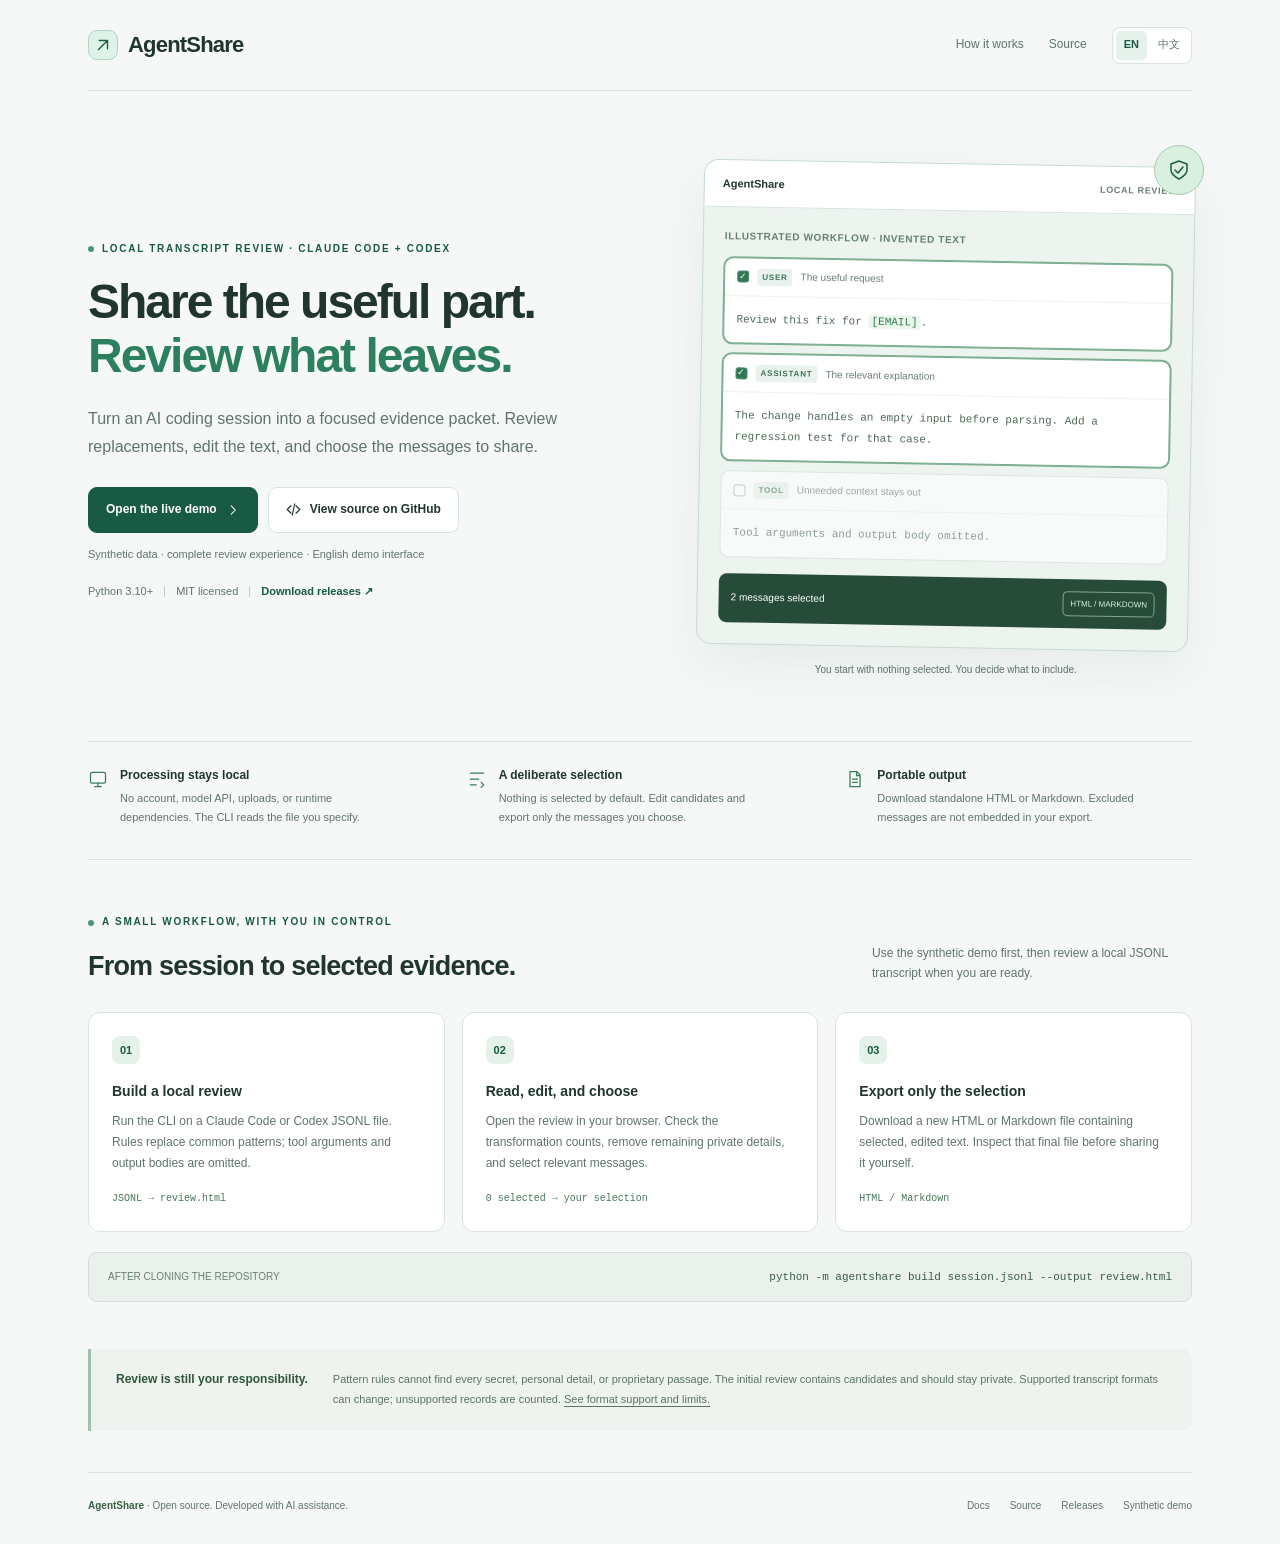
==== site/index.html @ b1123a4a "Add Chinese guides and publish bilingual demo pages" ====
<!doctype html>
<html lang="en">
<head>
  <meta charset="utf-8">
  <meta name="viewport" content="width=device-width, initial-scale=1">
  <meta http-equiv="Content-Security-Policy" content="default-src 'none'; script-src 'unsafe-inline'; style-src 'unsafe-inline'; img-src 'self' data:; connect-src 'none'; base-uri 'none'; form-action 'none'">
  <title>AgentShare — review locally, share deliberately</title>
  <meta name="description" content="Turn Claude Code and Codex transcripts into a local review page. Edit and select messages, then export only your selection as HTML or Markdown. No APIs or uploads.">
  <link rel="canonical" href="https://fuxing0910-hue.github.io/agentshare/">
  <link rel="alternate" hreflang="en" href="https://fuxing0910-hue.github.io/agentshare/">
  <link rel="alternate" hreflang="zh-CN" href="https://fuxing0910-hue.github.io/agentshare/zh.html">
  <link rel="alternate" hreflang="x-default" href="https://fuxing0910-hue.github.io/agentshare/">
  <meta property="og:type" content="website">
  <meta property="og:site_name" content="AgentShare">
  <meta property="og:title" content="AgentShare — review locally, share deliberately">
  <meta property="og:description" content="A local review workspace for Claude Code and Codex transcripts. Choose what leaves your machine. Try the complete synthetic demo.">
  <meta property="og:url" content="https://fuxing0910-hue.github.io/agentshare/">
  <meta property="og:locale" content="en_US">
  <meta property="og:locale:alternate" content="zh_CN">
  <meta name="twitter:card" content="summary">
  <meta name="twitter:title" content="AgentShare — review locally, share deliberately">
  <meta name="twitter:description" content="Review coding transcripts locally. Edit and select messages. Export a deliberate selection as HTML or Markdown.">
  <meta name="theme-color" content="#f5f8f7">
  <style>
    :root{color-scheme:light;--ink:#20352f;--muted:#60746a;--green:#185a43;--mint:#ddf3e8;--line:#d7e4de;--paper:#fff;--canvas:#f5f8f7}
    *{box-sizing:border-box}html{scroll-behavior:smooth}body{margin:0;background:var(--canvas);color:var(--ink);font:15px/1.65 -apple-system,BlinkMacSystemFont,"Segoe UI","PingFang SC","Microsoft YaHei",sans-serif}a{color:inherit;text-decoration:none}button{font:inherit;cursor:pointer}a:focus-visible,button:focus-visible{outline:3px solid #72b79b;outline-offset:5px;border-radius:5px}.shell{max-width:1176px;padding:0 36px;margin:auto}.skip{position:absolute;left:20px;top:-80px;background:white;padding:10px 15px;border:1px solid var(--green);z-index:20}.skip:focus{top:12px}header{display:flex;align-items:center;justify-content:space-between;height:91px;border-bottom:1px solid var(--line);gap:25px}.brand{display:flex;align-items:center;gap:10px;font-size:22px;font-weight:750;letter-spacing:-.8px}.mark{height:30px;width:30px;background:var(--mint);border:1px solid #aed4c2;border-radius:9px;display:grid;place-items:center;color:var(--green)}nav{display:flex;align-items:center;gap:25px;font-size:12px;color:var(--muted)}nav>a:hover,.text-link:hover{color:var(--green);text-decoration:underline;text-underline-offset:4px}.languages{display:flex;padding:3px;border:1px solid var(--line);border-radius:8px;background:#fff;gap:3px}.languages a{border:0;border-radius:5px;background:transparent;color:var(--muted);padding:4px 8px;font-size:11px;min-height:29px}.languages a[aria-current="page"]{background:#e5f2eb;color:var(--green);font-weight:700}.hero{display:grid;grid-template-columns:minmax(0,1.12fr) minmax(0,1fr);gap:60px;padding:72px 0 63px;align-items:center}.eyebrow{font-size:10px;text-transform:uppercase;letter-spacing:1.7px;color:var(--green);font-weight:760;margin:0 0 18px;display:flex;align-items:center;gap:8px}.eyebrow:before{content:"";height:6px;width:6px;border-radius:50%;background:#499578}.hero h1{font-size:48px;line-height:1.12;letter-spacing:-2px;font-weight:720;margin:0 0 22px;max-width:590px}.hero h1 .accent{color:#2c8060}.intro{color:var(--muted);font-size:16px;line-height:1.75;margin:0 0 26px;max-width:520px}.buttons{display:flex;align-items:center;gap:10px;flex-wrap:wrap}.button{display:inline-flex;align-items:center;justify-content:center;gap:9px;padding:12px 17px;border:1px solid var(--line);border-radius:9px;background:white;color:var(--ink);font-size:12px;font-weight:650;min-height:46px}.button:hover{background:#eaf2ed;border-color:#b1cebd}.button.primary{background:var(--green);border-color:var(--green);color:white}.button.primary:hover{background:#104731}.tiny-note{font-size:11px;color:var(--muted);margin:12px 0 19px}.hero-meta{font-size:11px;color:var(--muted);display:flex;align-items:center;gap:11px;flex-wrap:wrap}.divider{height:11px;width:1px;background:#bdcfc5}.text-link{font-weight:650;color:var(--green)}
    .preview-wrap{position:relative}.preview{border:1px solid #c7dbd0;border-radius:15px;background:#edf3ef;box-shadow:0 20px 50px #284d3b12;overflow:hidden;transform:rotate(1deg)}.preview-top{display:flex;justify-content:space-between;align-items:center;font-size:11px;padding:14px 18px;background:white;border-bottom:1px solid var(--line);font-weight:700}.local{color:#6b7f72;font-size:9px;letter-spacing:.7px;font-weight:600}.preview-body{padding:21px}.preview-caption{font-size:10px;font-weight:700;color:#648274;letter-spacing:.6px;margin-bottom:12px;text-transform:uppercase}.preview-message{border:1px solid #d1dfd6;border-radius:9px;background:white;margin-bottom:10px;overflow:hidden}.preview-message.chosen{border-color:#7daf92;box-shadow:0 0 0 1px #7daf92}.message-head{font-size:10px;display:flex;gap:8px;align-items:center;padding:10px 12px;border-bottom:1px solid #edf2ef}.tick{height:12px;width:12px;border:1px solid #518d70;border-radius:3px;background:#2e7855;display:grid;place-items:center;color:white;font-size:9px;line-height:1}.role{font-size:8px;letter-spacing:.8px;padding:2px 5px;background:#e9f2ed;color:#3e7458;font-weight:750;border-radius:3px;text-transform:uppercase}.message-label{color:#687c6f}.message-text{padding:13px 12px;font:11px/1.85 ui-monospace,SFMono-Regular,Consolas,monospace;color:#506858;overflow-wrap:anywhere}.replacement{color:#347d55;background:#eaf5ed;border-radius:3px;padding:1px 3px}.muted-message{opacity:.6}.muted-message .tick{background:transparent;border-color:#a9bbb0}.preview-export{display:flex;justify-content:space-between;gap:10px;align-items:center;background:#264c39;border-radius:8px;color:white;padding:12px;font-size:10px;margin-top:16px}.export-chip{border:1px solid #83a391;border-radius:5px;padding:5px 7px;font-size:8px;color:#daf0df}.preview-note{font-size:10px;color:var(--muted);text-align:center;margin:14px 0 0}.orbit{position:absolute;right:-12px;top:-18px;width:50px;height:50px;border-radius:50%;border:1px solid #a8c9b6;background:#d9efdf;display:grid;place-items:center;color:var(--green);z-index:1}
    .principles{display:grid;grid-template-columns:repeat(3,minmax(0,1fr));gap:32px;padding:24px 0 33px;border-top:1px solid var(--line);border-bottom:1px solid var(--line)}.principle{display:flex;gap:12px;align-items:flex-start}.principle-icon{color:#397c59;flex:none;margin-top:3px}.principle h2{font-size:12px;margin:0 0 3px;font-weight:700}.principle p{font-size:11px;line-height:1.7;color:var(--muted);margin:0;max-width:260px}.workflow{padding:54px 0 47px}.section-heading{display:flex;justify-content:space-between;gap:30px;align-items:flex-end;margin-bottom:28px}.section-heading h2{font-size:27px;line-height:1.3;letter-spacing:-.8px;margin:5px 0 0}.section-heading p{margin:0;color:var(--muted);font-size:12px;max-width:320px}.steps{display:grid;grid-template-columns:repeat(3,minmax(0,1fr));gap:17px}.step{border:1px solid var(--line);background:white;padding:23px;border-radius:12px}.step-number{display:inline-grid;place-items:center;width:28px;height:28px;border-radius:8px;background:#e5f2ea;color:var(--green);font-size:11px;font-weight:700;margin-bottom:16px}.step h3{font-size:14px;margin:0 0 8px}.step p{font-size:12px;margin:0;color:var(--muted);line-height:1.75}.step .format{font-size:10px;font-family:ui-monospace,Consolas,monospace;margin-top:17px;color:#49765a}.command{margin-top:20px;display:flex;align-items:center;justify-content:space-between;gap:20px;background:#eaf1ec;border:1px solid #d2dfd6;border-radius:9px;padding:15px 19px}.command-label{font-size:10px;color:#698071;white-space:nowrap}.command code{font:11px/1.7 ui-monospace,SFMono-Regular,Consolas,monospace;color:#385d45;overflow-wrap:anywhere}.limits{padding:21px 25px;background:#eef3ef;border-left:3px solid #a0c3ad;border-radius:0 10px 10px 0;display:flex;gap:25px;align-items:flex-start;margin-bottom:41px}.limits h2{font-size:12px;white-space:nowrap;margin:0;color:#30563b}.limits p{font-size:11px;line-height:1.8;color:#5b7462;margin:0}.limits a{text-decoration:underline;text-underline-offset:3px}.footer{border-top:1px solid var(--line);padding:25px 0 30px;display:flex;justify-content:space-between;gap:20px;align-items:center;color:var(--muted);font-size:10px}.footer-links{display:flex;gap:20px}.footer a:hover{color:var(--green);text-decoration:underline}.footer-name{color:#3a6045;font-weight:650}
    html[lang="zh-CN"] .hero h1{font-size:45px;line-height:1.3;letter-spacing:-1.2px}html[lang="zh-CN"] .intro{font-size:15px;line-height:1.85}html[lang="zh-CN"] .eyebrow{letter-spacing:1px}
    @media(max-width:1000px){.hero{gap:35px;padding-top:55px}.hero h1{font-size:41px}.intro{font-size:14px}.shell{padding:0 25px}.preview-body{padding:16px}.principles{gap:20px}.step{padding:19px}.section-heading p{max-width:290px}.limits{display:block}.limits h2{margin-bottom:8px}}
    @media(max-width:760px){header{height:77px}nav{gap:14px}nav>a{display:none}.hero{grid-template-columns:1fr;padding:42px 0 37px;gap:34px}.hero h1{font-size:42px;max-width:570px}.intro{max-width:580px;font-size:15px}.preview-wrap{max-width:470px;width:100%;margin:auto}.preview{transform:none}.orbit{right:-8px;top:-13px;width:42px;height:42px}.principles{grid-template-columns:1fr;gap:19px;padding:28px 0}.principle p{max-width:500px;font-size:12px}.principle h2{font-size:13px}.workflow{padding-top:36px}.section-heading{display:block}.section-heading p{max-width:100%;margin-top:12px}.steps{grid-template-columns:1fr;gap:12px}.step{padding:19px;display:grid;grid-template-columns:32px 1fr;column-gap:15px}.step-number{grid-row:1/4;margin:0}.step h3{margin-top:1px}.step .format{grid-column:2;margin-top:10px}.command{display:block}.command-label{margin-bottom:5px}.command code{font-size:10px}.footer{align-items:flex-start;flex-direction:column}.limits{padding:18px}.hero-meta{font-size:11px}html[lang="zh-CN"] .hero h1{font-size:39px}}
    @media(max-width:400px){.shell{padding:0 18px}.hero h1{font-size:37px}.button{padding:11px 13px;font-size:11px}.brand{font-size:20px}.languages a{padding:4px 6px}.preview-body{padding:14px}.preview-export{font-size:9px;gap:5px}.export-chip{font-size:7px}.hero-meta{gap:9px}html[lang="zh-CN"] .hero h1{font-size:35px}}
    @media(prefers-reduced-motion:reduce){html{scroll-behavior:auto}}
  </style>
</head>
<body>
  <a class="skip" href="#main" data-i18n="skip">Skip to content</a>
  <div class="shell">
    <header>
      <a class="brand" href="./" aria-label="AgentShare home"><span class="mark" aria-hidden="true"><svg width="18" height="18" viewBox="0 0 24 24" fill="none"><path d="M6 18 18 6M7 6h11v11" stroke="currentColor" stroke-width="1.8" stroke-linecap="round" stroke-linejoin="round"/></svg></span>AgentShare</a>
      <nav aria-label="Main navigation"><a href="#workflow" data-i18n="how">How it works</a><a href="https://github.com/fuxing0910-hue/agentshare" data-i18n="source">Source</a><div class="languages" role="group" aria-label="Choose language"><a href="./" id="lang-en" aria-current="page" lang="en" hreflang="en">EN</a><a href="zh.html" id="lang-zh" aria-current="false" lang="zh-CN" hreflang="zh-CN">中文</a></div></nav>
    </header>
    <main id="main">
      <section class="hero" aria-labelledby="hero-title">
        <div>
          <p class="eyebrow" data-i18n="eyebrow">Local transcript review · Claude Code + Codex</p>
          <h1 id="hero-title"><span data-i18n="title">Share the useful part.</span><br><span class="accent" data-i18n="titleAccent">Review what leaves.</span></h1>
          <p class="intro" data-i18n="intro">Turn an AI coding session into a focused evidence packet. Review replacements, edit the text, and choose the messages to share.</p>
          <div class="buttons"><a class="button primary" href="demo.html"><span data-i18n="demo">Open the live demo</span><svg aria-hidden="true" width="14" height="14" viewBox="0 0 24 24" fill="none"><path d="m9 5 7 7-7 7" stroke="currentColor" stroke-width="1.8" stroke-linecap="round" stroke-linejoin="round"/></svg></a><a class="button" href="https://github.com/fuxing0910-hue/agentshare"><svg aria-hidden="true" width="15" height="15" viewBox="0 0 24 24" fill="none"><path d="m8 6-6 6 6 6m8-12 6 6-6 6m-2-15-4 18" stroke="currentColor" stroke-width="1.8" stroke-linecap="round" stroke-linejoin="round"/></svg><span data-i18n="github">View source on GitHub</span></a></div>
          <p class="tiny-note" data-i18n="demoNote">Synthetic data · complete review experience · English demo interface</p>
          <div class="hero-meta"><span>Python 3.10+</span><span class="divider" aria-hidden="true"></span><span data-i18n="mit">MIT licensed</span><span class="divider" aria-hidden="true"></span><a class="text-link" href="https://github.com/fuxing0910-hue/agentshare/releases" data-i18n="releases">Download releases ↗</a></div>
        </div>
        <div class="preview-wrap">
          <span class="orbit" aria-hidden="true"><svg width="24" height="24" viewBox="0 0 24 24" fill="none"><path d="M12 3 4 6v6c0 5 8 9 8 9s8-4 8-9V6l-8-3Z" stroke="currentColor" stroke-width="1.5"/><path d="m8 12 3 3 5-6" stroke="currentColor" stroke-width="1.5" stroke-linecap="round" stroke-linejoin="round"/></svg></span>
          <div class="preview" aria-label="Illustration of selected, reviewed messages">
            <div class="preview-top"><span>AgentShare</span><span class="local" data-i18n="previewLocal">LOCAL REVIEW</span></div>
            <div class="preview-body">
              <div class="preview-caption" data-i18n="previewCaption">Illustrated workflow · invented text</div>
              <div class="preview-message chosen"><div class="message-head"><span class="tick" aria-hidden="true">✓</span><span class="role">USER</span><span class="message-label" data-i18n="previewRequest">The useful request</span></div><div class="message-text"><span data-i18n="previewUserBefore">Review this fix for </span><span class="replacement">[EMAIL]</span><span data-i18n="previewUserAfter">.</span></div></div>
              <div class="preview-message chosen"><div class="message-head"><span class="tick" aria-hidden="true">✓</span><span class="role">ASSISTANT</span><span class="message-label" data-i18n="previewAnswer">The relevant explanation</span></div><div class="message-text" data-i18n="previewAssistant">The change handles an empty input before parsing. Add a regression test for that case.</div></div>
              <div class="preview-message muted-message"><div class="message-head"><span class="tick" aria-hidden="true"></span><span class="role">TOOL</span><span class="message-label" data-i18n="previewTool">Unneeded context stays out</span></div><div class="message-text" data-i18n="previewOmitted">Tool arguments and output body omitted.</div></div>
              <div class="preview-export"><span data-i18n="previewSelected">2 messages selected</span><span class="export-chip">HTML / MARKDOWN</span></div>
            </div>
          </div><p class="preview-note" data-i18n="previewNote">You start with nothing selected. You decide what to include.</p>
        </div>
      </section>
      <section class="principles" aria-label="Product principles">
        <div class="principle"><svg class="principle-icon" aria-hidden="true" width="20" height="20" viewBox="0 0 24 24" fill="none"><rect x="3" y="4" width="18" height="13" rx="2" stroke="currentColor" stroke-width="1.5"/><path d="M8 21h8m-4-4v4" stroke="currentColor" stroke-width="1.5" stroke-linecap="round"/></svg><div><h2 data-i18n="localTitle">Processing stays local</h2><p data-i18n="localBody">No account, model API, uploads, or runtime dependencies. The CLI reads the file you specify.</p></div></div>
        <div class="principle"><svg class="principle-icon" aria-hidden="true" width="20" height="20" viewBox="0 0 24 24" fill="none"><path d="M4 5h16M4 12h10M4 19h7m6-3 3 3-3 3" stroke="currentColor" stroke-width="1.5" stroke-linecap="round" stroke-linejoin="round"/></svg><div><h2 data-i18n="selectionTitle">A deliberate selection</h2><p data-i18n="selectionBody">Nothing is selected by default. Edit candidates and export only the messages you choose.</p></div></div>
        <div class="principle"><svg class="principle-icon" aria-hidden="true" width="20" height="20" viewBox="0 0 24 24" fill="none"><path d="M6 3h8l4 4v14H6V3Z" stroke="currentColor" stroke-width="1.5" stroke-linejoin="round"/><path d="M14 3v5h4M9 12h6m-6 4h6" stroke="currentColor" stroke-width="1.5" stroke-linecap="round"/></svg><div><h2 data-i18n="outputTitle">Portable output</h2><p data-i18n="outputBody">Download standalone HTML or Markdown. Excluded messages are not embedded in your export.</p></div></div>
      </section>
      <section class="workflow" id="workflow" aria-labelledby="workflow-title">
        <div class="section-heading"><div><div class="eyebrow" data-i18n="workflowEyebrow">A small workflow, with you in control</div><h2 id="workflow-title" data-i18n="workflowTitle">From session to selected evidence.</h2></div><p data-i18n="workflowIntro">Use the synthetic demo first, then review a local JSONL transcript when you are ready.</p></div>
        <div class="steps">
          <article class="step"><span class="step-number" aria-hidden="true">01</span><h3 data-i18n="step1Title">Build a local review</h3><p data-i18n="step1Body">Run the CLI on a Claude Code or Codex JSONL file. Rules replace common patterns; tool arguments and output bodies are omitted.</p><div class="format">JSONL → review.html</div></article>
          <article class="step"><span class="step-number" aria-hidden="true">02</span><h3 data-i18n="step2Title">Read, edit, and choose</h3><p data-i18n="step2Body">Open the review in your browser. Check the transformation counts, remove remaining private details, and select relevant messages.</p><div class="format" data-i18n="step2Format">0 selected → your selection</div></article>
          <article class="step"><span class="step-number" aria-hidden="true">03</span><h3 data-i18n="step3Title">Export only the selection</h3><p data-i18n="step3Body">Download a new HTML or Markdown file containing selected, edited text. Inspect that final file before sharing it yourself.</p><div class="format">HTML / Markdown</div></article>
        </div>
        <div class="command"><span class="command-label" data-i18n="commandLabel">AFTER CLONING THE REPOSITORY</span><code>python -m agentshare build session.jsonl --output review.html</code></div>
      </section>
      <aside class="limits" aria-labelledby="limits-title"><h2 id="limits-title" data-i18n="limitsTitle">Review is still your responsibility.</h2><p><span data-i18n="limitsBody">Pattern rules cannot find every secret, personal detail, or proprietary passage. The initial review contains candidates and should stay private. Supported transcript formats can change; unsupported records are counted. </span><a href="https://github.com/fuxing0910-hue/agentshare/blob/main/docs/formats.md" data-i18n="limitsLink">See format support and limits.</a></p></aside>
    </main>
    <footer class="footer"><div><span class="footer-name">AgentShare</span><span data-i18n="footer"> · Open source. Developed with AI assistance.</span></div><div class="footer-links"><a href="https://github.com/fuxing0910-hue/agentshare/blob/main/README.md" data-i18n="docs">Docs</a><a href="https://github.com/fuxing0910-hue/agentshare" data-i18n="source">Source</a><a href="https://github.com/fuxing0910-hue/agentshare/releases" data-i18n="footerReleases">Releases</a><a href="demo.html" data-i18n="footerDemo">Synthetic demo</a></div></footer>
  </div>
  <script>
    'use strict';
    const copy = {
      en: {
        skip:'Skip to content',how:'How it works',source:'Source',docs:'Docs',eyebrow:'Local transcript review · Claude Code + Codex',title:'Share the useful part.',titleAccent:'Review what leaves.',intro:'Turn an AI coding session into a focused evidence packet. Review replacements, edit the text, and choose the messages to share.',demo:'Open the live demo',github:'View source on GitHub',demoNote:'Synthetic data · complete review experience · English demo interface',mit:'MIT licensed',releases:'Download releases ↗',previewLocal:'LOCAL REVIEW',previewCaption:'Illustrated workflow · invented text',previewRequest:'The useful request',previewUserBefore:'Review this fix for ',previewUserAfter:'.',previewAnswer:'The relevant explanation',previewAssistant:'The change handles an empty input before parsing. Add a regression test for that case.',previewTool:'Unneeded context stays out',previewOmitted:'Tool arguments and output body omitted.',previewSelected:'2 messages selected',previewNote:'You start with nothing selected. You decide what to include.',localTitle:'Processing stays local',localBody:'No account, model API, uploads, or runtime dependencies. The CLI reads the file you specify.',selectionTitle:'A deliberate selection',selectionBody:'Nothing is selected by default. Edit candidates and export only the messages you choose.',outputTitle:'Portable output',outputBody:'Download standalone HTML or Markdown. Excluded messages are not embedded in your export.',workflowEyebrow:'A small workflow, with you in control',workflowTitle:'From session to selected evidence.',workflowIntro:'Use the synthetic demo first, then review a local JSONL transcript when you are ready.',step1Title:'Build a local review',step1Body:'Run the CLI on a Claude Code or Codex JSONL file. Rules replace common patterns; tool arguments and output bodies are omitted.',step2Title:'Read, edit, and choose',step2Body:'Open the review in your browser. Check the transformation counts, remove remaining private details, and select relevant messages.',step2Format:'0 selected → your selection',step3Title:'Export only the selection',step3Body:'Download a new HTML or Markdown file containing selected, edited text. Inspect that final file before sharing it yourself.',commandLabel:'AFTER CLONING THE REPOSITORY',limitsTitle:'Review is still your responsibility.',limitsBody:'Pattern rules cannot find every secret, personal detail, or proprietary passage. The initial review contains candidates and should stay private. Supported transcript formats can change; unsupported records are counted. ',limitsLink:'See format support and limits.',footer:' · Open source. Developed with AI assistance.',footerReleases:'Releases',footerDemo:'Synthetic demo'
      },
      zh: {
        skip:'跳转到正文',how:'使用流程',source:'源码',docs:'中文文档',eyebrow:'本地会话审阅 · Claude Code + Codex',title:'分享有用的部分。',titleAccent:'审阅即将发出的内容。',intro:'把 AI 编程会话整理成清晰、精简的分享材料。检查自动替换的内容，编辑文字，再选择需要分享的消息。',demo:'打开完整演示',github:'查看 GitHub 源码',demoNote:'全部为合成数据 · 完整审阅体验 · 演示界面为英文',mit:'MIT 开源许可',releases:'下载发布版本 ↗',previewLocal:'本地审阅',previewCaption:'流程示意 · 文字均为虚构',previewRequest:'需要说明的问题',previewUserBefore:'请为 ',previewUserAfter:' 检查这次修复。',previewAnswer:'相关的解释',previewAssistant:'此次修改在解析前处理空输入，并为这一情况添加回归测试。',previewTool:'无关上下文留在本地',previewOmitted:'工具参数与完整输出已省略。',previewSelected:'已选择 2 条消息',previewNote:'初始状态不选中任何消息，由你决定分享哪些内容。',localTitle:'处理留在本地',localBody:'无需账户、模型 API、上传或运行时依赖。命令行仅读取你指定的文件。',selectionTitle:'分享范围由你决定',selectionBody:'默认不选中任何消息。编辑候选内容，仅导出你主动选择的部分。',outputTitle:'文件可以独立打开',outputBody:'下载独立 HTML 或 Markdown，导出文件不会嵌入未选中的消息。',workflowEyebrow:'三个步骤，分享范围始终由你掌控',workflowTitle:'从完整会话到精选材料。',workflowIntro:'先体验合成数据演示，再用本地 JSONL 文件审阅自己的会话。',step1Title:'生成本地审阅页面',step1Body:'用命令行处理 Claude Code 或 Codex JSONL 文件，替换规则覆盖的常见敏感内容，并省略工具参数与完整输出。',step2Title:'逐条检查、编辑、选择',step2Body:'在浏览器中打开审阅页，查看替换统计，手动移除仍然存在的隐私信息，选择相关消息。',step2Format:'默认选择 0 条 → 你决定的范围',step3Title:'只导出选中的内容',step3Body:'下载新的 HTML 或 Markdown 文件，其中仅包含选中且编辑后的文字。分享前，请再检查最终文件。',commandLabel:'克隆仓库后，在仓库目录运行',limitsTitle:'自动规则不能替代人工检查。',limitsBody:'规则无法识别所有密钥、个人信息或内部内容。初始审阅页包含候选消息，应留在本地。会话格式可能变化，无法识别的记录会被计数。',limitsLink:'查看支持的格式与限制。',footer:' · 开源项目，开发过程使用了 AI 辅助。',footerReleases:'发布版本',footerDemo:'合成数据演示'
      }
    };
    function setLanguage(language, updateUrl) {
      const chosen = language === 'zh' ? 'zh' : 'en';
      document.documentElement.lang = chosen === 'zh' ? 'zh-CN' : 'en';
      document.querySelectorAll('[data-i18n]').forEach(element => { element.textContent = copy[chosen][element.dataset.i18n]; });
      document.getElementById('lang-en').setAttribute('aria-current', chosen === 'en' ? 'page' : 'false');
      document.getElementById('lang-zh').setAttribute('aria-current', chosen === 'zh' ? 'page' : 'false');
      document.title = chosen === 'zh' ? 'AgentShare — 本地审阅，精选分享' : 'AgentShare — review locally, share deliberately';
      if (updateUrl) {
        const url = new URL(window.location.href);
        chosen === 'zh' ? url.searchParams.set('lang', 'zh') : url.searchParams.delete('lang');
        try { window.history.replaceState(null, '', url); } catch (_) { /* Local file previews may restrict history changes. */ }
      }
    }
    setLanguage(new URLSearchParams(window.location.search).get('lang') || (document.documentElement.lang === 'zh-CN' ? 'zh' : 'en'), false);
  </script>
</body>
</html>
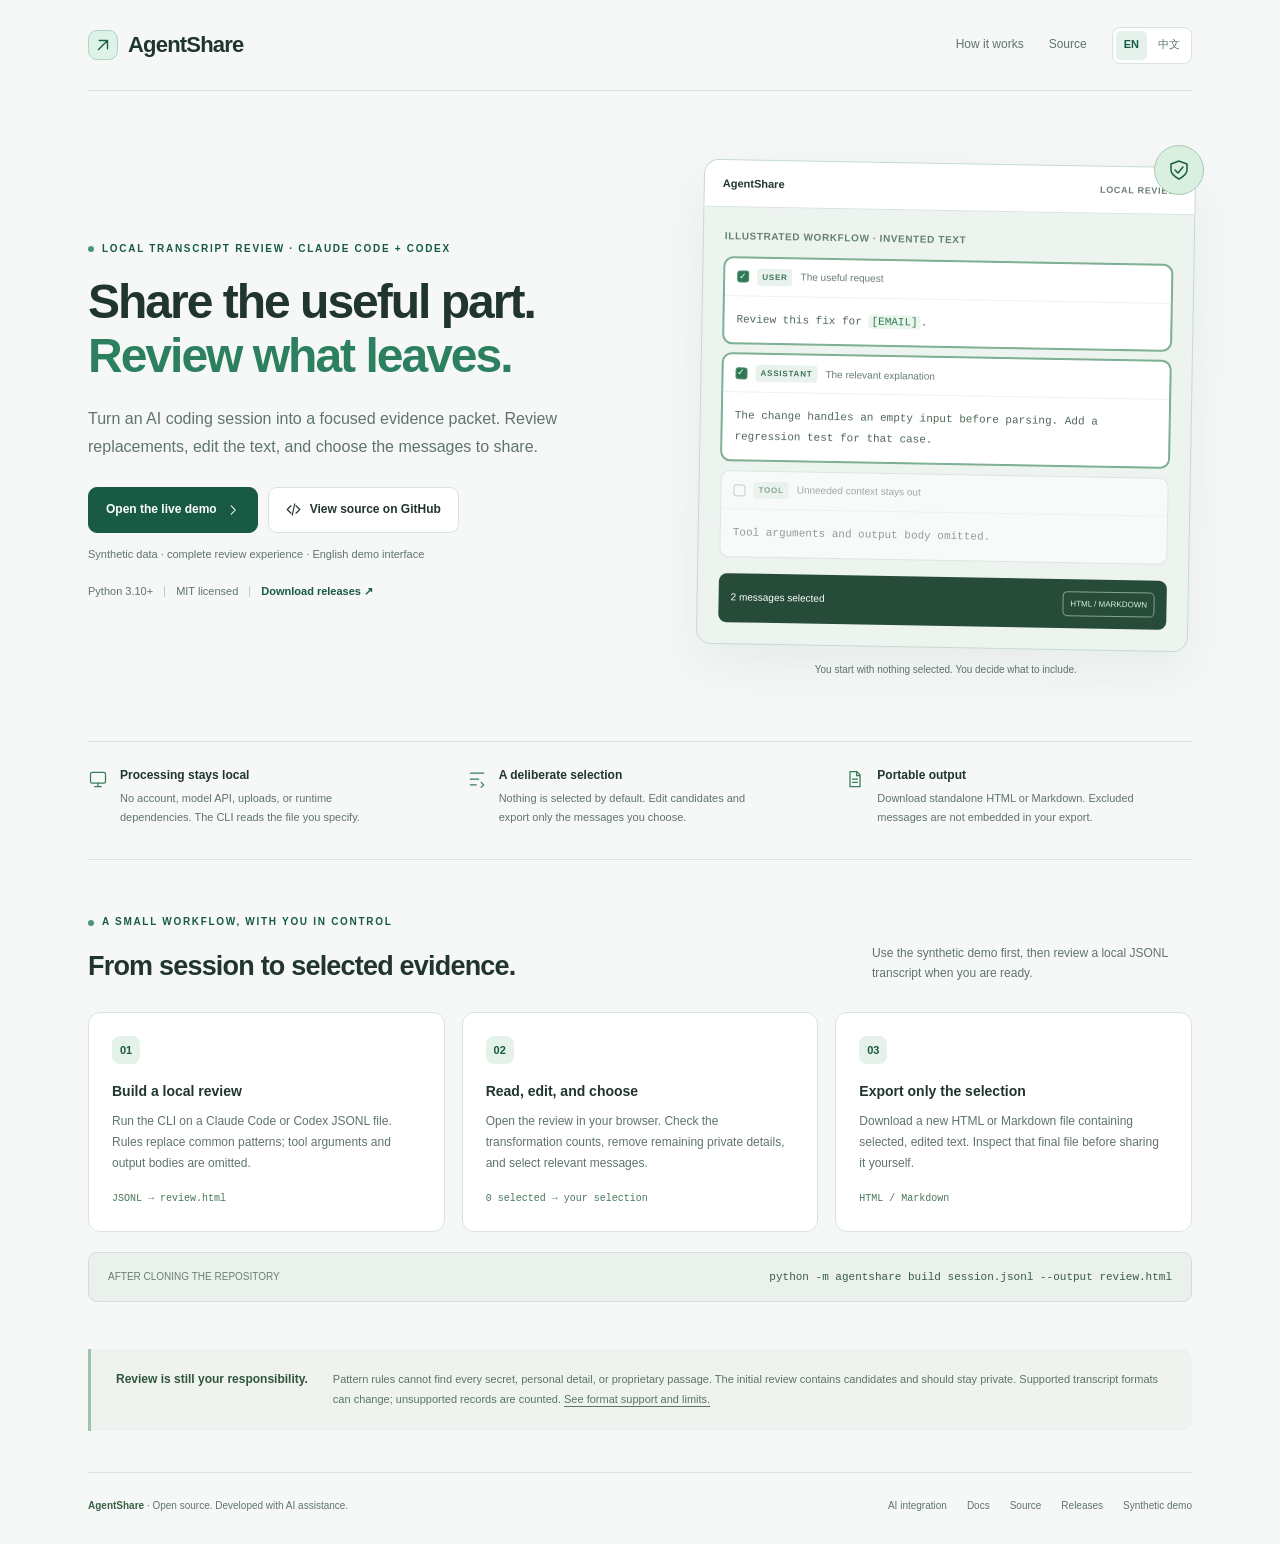
==== commit 84f693bc: "Add portable skills and multi-provider function tool interfaces" ====
--- a/site/index.html
+++ b/site/index.html
@@ -25,7 +25,7 @@
     :root{color-scheme:light;--ink:#20352f;--muted:#60746a;--green:#185a43;--mint:#ddf3e8;--line:#d7e4de;--paper:#fff;--canvas:#f5f8f7}
     *{box-sizing:border-box}html{scroll-behavior:smooth}body{margin:0;background:var(--canvas);color:var(--ink);font:15px/1.65 -apple-system,BlinkMacSystemFont,"Segoe UI","PingFang SC","Microsoft YaHei",sans-serif}a{color:inherit;text-decoration:none}button{font:inherit;cursor:pointer}a:focus-visible,button:focus-visible{outline:3px solid #72b79b;outline-offset:5px;border-radius:5px}.shell{max-width:1176px;padding:0 36px;margin:auto}.skip{position:absolute;left:20px;top:-80px;background:white;padding:10px 15px;border:1px solid var(--green);z-index:20}.skip:focus{top:12px}header{display:flex;align-items:center;justify-content:space-between;height:91px;border-bottom:1px solid var(--line);gap:25px}.brand{display:flex;align-items:center;gap:10px;font-size:22px;font-weight:750;letter-spacing:-.8px}.mark{height:30px;width:30px;background:var(--mint);border:1px solid #aed4c2;border-radius:9px;display:grid;place-items:center;color:var(--green)}nav{display:flex;align-items:center;gap:25px;font-size:12px;color:var(--muted)}nav>a:hover,.text-link:hover{color:var(--green);text-decoration:underline;text-underline-offset:4px}.languages{display:flex;padding:3px;border:1px solid var(--line);border-radius:8px;background:#fff;gap:3px}.languages a{border:0;border-radius:5px;background:transparent;color:var(--muted);padding:4px 8px;font-size:11px;min-height:29px}.languages a[aria-current="page"]{background:#e5f2eb;color:var(--green);font-weight:700}.hero{display:grid;grid-template-columns:minmax(0,1.12fr) minmax(0,1fr);gap:60px;padding:72px 0 63px;align-items:center}.eyebrow{font-size:10px;text-transform:uppercase;letter-spacing:1.7px;color:var(--green);font-weight:760;margin:0 0 18px;display:flex;align-items:center;gap:8px}.eyebrow:before{content:"";height:6px;width:6px;border-radius:50%;background:#499578}.hero h1{font-size:48px;line-height:1.12;letter-spacing:-2px;font-weight:720;margin:0 0 22px;max-width:590px}.hero h1 .accent{color:#2c8060}.intro{color:var(--muted);font-size:16px;line-height:1.75;margin:0 0 26px;max-width:520px}.buttons{display:flex;align-items:center;gap:10px;flex-wrap:wrap}.button{display:inline-flex;align-items:center;justify-content:center;gap:9px;padding:12px 17px;border:1px solid var(--line);border-radius:9px;background:white;color:var(--ink);font-size:12px;font-weight:650;min-height:46px}.button:hover{background:#eaf2ed;border-color:#b1cebd}.button.primary{background:var(--green);border-color:var(--green);color:white}.button.primary:hover{background:#104731}.tiny-note{font-size:11px;color:var(--muted);margin:12px 0 19px}.hero-meta{font-size:11px;color:var(--muted);display:flex;align-items:center;gap:11px;flex-wrap:wrap}.divider{height:11px;width:1px;background:#bdcfc5}.text-link{font-weight:650;color:var(--green)}
     .preview-wrap{position:relative}.preview{border:1px solid #c7dbd0;border-radius:15px;background:#edf3ef;box-shadow:0 20px 50px #284d3b12;overflow:hidden;transform:rotate(1deg)}.preview-top{display:flex;justify-content:space-between;align-items:center;font-size:11px;padding:14px 18px;background:white;border-bottom:1px solid var(--line);font-weight:700}.local{color:#6b7f72;font-size:9px;letter-spacing:.7px;font-weight:600}.preview-body{padding:21px}.preview-caption{font-size:10px;font-weight:700;color:#648274;letter-spacing:.6px;margin-bottom:12px;text-transform:uppercase}.preview-message{border:1px solid #d1dfd6;border-radius:9px;background:white;margin-bottom:10px;overflow:hidden}.preview-message.chosen{border-color:#7daf92;box-shadow:0 0 0 1px #7daf92}.message-head{font-size:10px;display:flex;gap:8px;align-items:center;padding:10px 12px;border-bottom:1px solid #edf2ef}.tick{height:12px;width:12px;border:1px solid #518d70;border-radius:3px;background:#2e7855;display:grid;place-items:center;color:white;font-size:9px;line-height:1}.role{font-size:8px;letter-spacing:.8px;padding:2px 5px;background:#e9f2ed;color:#3e7458;font-weight:750;border-radius:3px;text-transform:uppercase}.message-label{color:#687c6f}.message-text{padding:13px 12px;font:11px/1.85 ui-monospace,SFMono-Regular,Consolas,monospace;color:#506858;overflow-wrap:anywhere}.replacement{color:#347d55;background:#eaf5ed;border-radius:3px;padding:1px 3px}.muted-message{opacity:.6}.muted-message .tick{background:transparent;border-color:#a9bbb0}.preview-export{display:flex;justify-content:space-between;gap:10px;align-items:center;background:#264c39;border-radius:8px;color:white;padding:12px;font-size:10px;margin-top:16px}.export-chip{border:1px solid #83a391;border-radius:5px;padding:5px 7px;font-size:8px;color:#daf0df}.preview-note{font-size:10px;color:var(--muted);text-align:center;margin:14px 0 0}.orbit{position:absolute;right:-12px;top:-18px;width:50px;height:50px;border-radius:50%;border:1px solid #a8c9b6;background:#d9efdf;display:grid;place-items:center;color:var(--green);z-index:1}
-    .principles{display:grid;grid-template-columns:repeat(3,minmax(0,1fr));gap:32px;padding:24px 0 33px;border-top:1px solid var(--line);border-bottom:1px solid var(--line)}.principle{display:flex;gap:12px;align-items:flex-start}.principle-icon{color:#397c59;flex:none;margin-top:3px}.principle h2{font-size:12px;margin:0 0 3px;font-weight:700}.principle p{font-size:11px;line-height:1.7;color:var(--muted);margin:0;max-width:260px}.workflow{padding:54px 0 47px}.section-heading{display:flex;justify-content:space-between;gap:30px;align-items:flex-end;margin-bottom:28px}.section-heading h2{font-size:27px;line-height:1.3;letter-spacing:-.8px;margin:5px 0 0}.section-heading p{margin:0;color:var(--muted);font-size:12px;max-width:320px}.steps{display:grid;grid-template-columns:repeat(3,minmax(0,1fr));gap:17px}.step{border:1px solid var(--line);background:white;padding:23px;border-radius:12px}.step-number{display:inline-grid;place-items:center;width:28px;height:28px;border-radius:8px;background:#e5f2ea;color:var(--green);font-size:11px;font-weight:700;margin-bottom:16px}.step h3{font-size:14px;margin:0 0 8px}.step p{font-size:12px;margin:0;color:var(--muted);line-height:1.75}.step .format{font-size:10px;font-family:ui-monospace,Consolas,monospace;margin-top:17px;color:#49765a}.command{margin-top:20px;display:flex;align-items:center;justify-content:space-between;gap:20px;background:#eaf1ec;border:1px solid #d2dfd6;border-radius:9px;padding:15px 19px}.command-label{font-size:10px;color:#698071;white-space:nowrap}.command code{font:11px/1.7 ui-monospace,SFMono-Regular,Consolas,monospace;color:#385d45;overflow-wrap:anywhere}.limits{padding:21px 25px;background:#eef3ef;border-left:3px solid #a0c3ad;border-radius:0 10px 10px 0;display:flex;gap:25px;align-items:flex-start;margin-bottom:41px}.limits h2{font-size:12px;white-space:nowrap;margin:0;color:#30563b}.limits p{font-size:11px;line-height:1.8;color:#5b7462;margin:0}.limits a{text-decoration:underline;text-underline-offset:3px}.footer{border-top:1px solid var(--line);padding:25px 0 30px;display:flex;justify-content:space-between;gap:20px;align-items:center;color:var(--muted);font-size:10px}.footer-links{display:flex;gap:20px}.footer a:hover{color:var(--green);text-decoration:underline}.footer-name{color:#3a6045;font-weight:650}
+    .principles{display:grid;grid-template-columns:repeat(3,minmax(0,1fr));gap:32px;padding:24px 0 33px;border-top:1px solid var(--line);border-bottom:1px solid var(--line)}.principle{display:flex;gap:12px;align-items:flex-start}.principle-icon{color:#397c59;flex:none;margin-top:3px}.principle h2{font-size:12px;margin:0 0 3px;font-weight:700}.principle p{font-size:11px;line-height:1.7;color:var(--muted);margin:0;max-width:260px}.workflow{padding:54px 0 47px}.section-heading{display:flex;justify-content:space-between;gap:30px;align-items:flex-end;margin-bottom:28px}.section-heading h2{font-size:27px;line-height:1.3;letter-spacing:-.8px;margin:5px 0 0}.section-heading p{margin:0;color:var(--muted);font-size:12px;max-width:320px}.steps{display:grid;grid-template-columns:repeat(3,minmax(0,1fr));gap:17px}.step{border:1px solid var(--line);background:white;padding:23px;border-radius:12px}.step-number{display:inline-grid;place-items:center;width:28px;height:28px;border-radius:8px;background:#e5f2ea;color:var(--green);font-size:11px;font-weight:700;margin-bottom:16px}.step h3{font-size:14px;margin:0 0 8px}.step p{font-size:12px;margin:0;color:var(--muted);line-height:1.75}.step .format{font-size:10px;font-family:ui-monospace,Consolas,monospace;margin-top:17px;color:#49765a}.command{margin-top:20px;display:flex;align-items:center;justify-content:space-between;gap:20px;background:#eaf1ec;border:1px solid #d2dfd6;border-radius:9px;padding:15px 19px}.command-label{font-size:10px;color:#698071;white-space:nowrap}.command code{font:11px/1.7 ui-monospace,SFMono-Regular,Consolas,monospace;color:#385d45;overflow-wrap:anywhere}.limits{padding:21px 25px;background:#eef3ef;border-left:3px solid #a0c3ad;border-radius:0 10px 10px 0;display:flex;gap:25px;align-items:flex-start;margin-bottom:41px}.limits h2{font-size:12px;white-space:nowrap;margin:0;color:#30563b}.limits p{font-size:11px;line-height:1.8;color:#5b7462;margin:0}.limits a{text-decoration:underline;text-underline-offset:3px}.footer{border-top:1px solid var(--line);padding:25px 0 30px;display:flex;justify-content:space-between;gap:20px;align-items:center;color:var(--muted);font-size:10px}.footer-links{display:flex;gap:20px;flex-wrap:wrap}.footer a:hover{color:var(--green);text-decoration:underline}.footer-name{color:#3a6045;font-weight:650}
     html[lang="zh-CN"] .hero h1{font-size:45px;line-height:1.3;letter-spacing:-1.2px}html[lang="zh-CN"] .intro{font-size:15px;line-height:1.85}html[lang="zh-CN"] .eyebrow{letter-spacing:1px}
     @media(max-width:1000px){.hero{gap:35px;padding-top:55px}.hero h1{font-size:41px}.intro{font-size:14px}.shell{padding:0 25px}.preview-body{padding:16px}.principles{gap:20px}.step{padding:19px}.section-heading p{max-width:290px}.limits{display:block}.limits h2{margin-bottom:8px}}
     @media(max-width:760px){header{height:77px}nav{gap:14px}nav>a{display:none}.hero{grid-template-columns:1fr;padding:42px 0 37px;gap:34px}.hero h1{font-size:42px;max-width:570px}.intro{max-width:580px;font-size:15px}.preview-wrap{max-width:470px;width:100%;margin:auto}.preview{transform:none}.orbit{right:-8px;top:-13px;width:42px;height:42px}.principles{grid-template-columns:1fr;gap:19px;padding:28px 0}.principle p{max-width:500px;font-size:12px}.principle h2{font-size:13px}.workflow{padding-top:36px}.section-heading{display:block}.section-heading p{max-width:100%;margin-top:12px}.steps{grid-template-columns:1fr;gap:12px}.step{padding:19px;display:grid;grid-template-columns:32px 1fr;column-gap:15px}.step-number{grid-row:1/4;margin:0}.step h3{margin-top:1px}.step .format{grid-column:2;margin-top:10px}.command{display:block}.command-label{margin-bottom:5px}.command code{font-size:10px}.footer{align-items:flex-start;flex-direction:column}.limits{padding:18px}.hero-meta{font-size:11px}html[lang="zh-CN"] .hero h1{font-size:39px}}
@@ -80,7 +80,7 @@
       </section>
       <aside class="limits" aria-labelledby="limits-title"><h2 id="limits-title" data-i18n="limitsTitle">Review is still your responsibility.</h2><p><span data-i18n="limitsBody">Pattern rules cannot find every secret, personal detail, or proprietary passage. The initial review contains candidates and should stay private. Supported transcript formats can change; unsupported records are counted. </span><a href="https://github.com/fuxing0910-hue/agentshare/blob/main/docs/formats.md" data-i18n="limitsLink">See format support and limits.</a></p></aside>
     </main>
-    <footer class="footer"><div><span class="footer-name">AgentShare</span><span data-i18n="footer"> · Open source. Developed with AI assistance.</span></div><div class="footer-links"><a href="https://github.com/fuxing0910-hue/agentshare/blob/main/README.md" data-i18n="docs">Docs</a><a href="https://github.com/fuxing0910-hue/agentshare" data-i18n="source">Source</a><a href="https://github.com/fuxing0910-hue/agentshare/releases" data-i18n="footerReleases">Releases</a><a href="demo.html" data-i18n="footerDemo">Synthetic demo</a></div></footer>
+    <footer class="footer"><div><span class="footer-name">AgentShare</span><span data-i18n="footer"> · Open source. Developed with AI assistance.</span></div><div class="footer-links"><a href="https://github.com/fuxing0910-hue/agentshare/blob/main/docs/agents.md">AI integration</a><a href="https://github.com/fuxing0910-hue/agentshare/blob/main/README.md" data-i18n="docs">Docs</a><a href="https://github.com/fuxing0910-hue/agentshare" data-i18n="source">Source</a><a href="https://github.com/fuxing0910-hue/agentshare/releases" data-i18n="footerReleases">Releases</a><a href="demo.html" data-i18n="footerDemo">Synthetic demo</a></div></footer>
   </div>
   <script>
     'use strict';
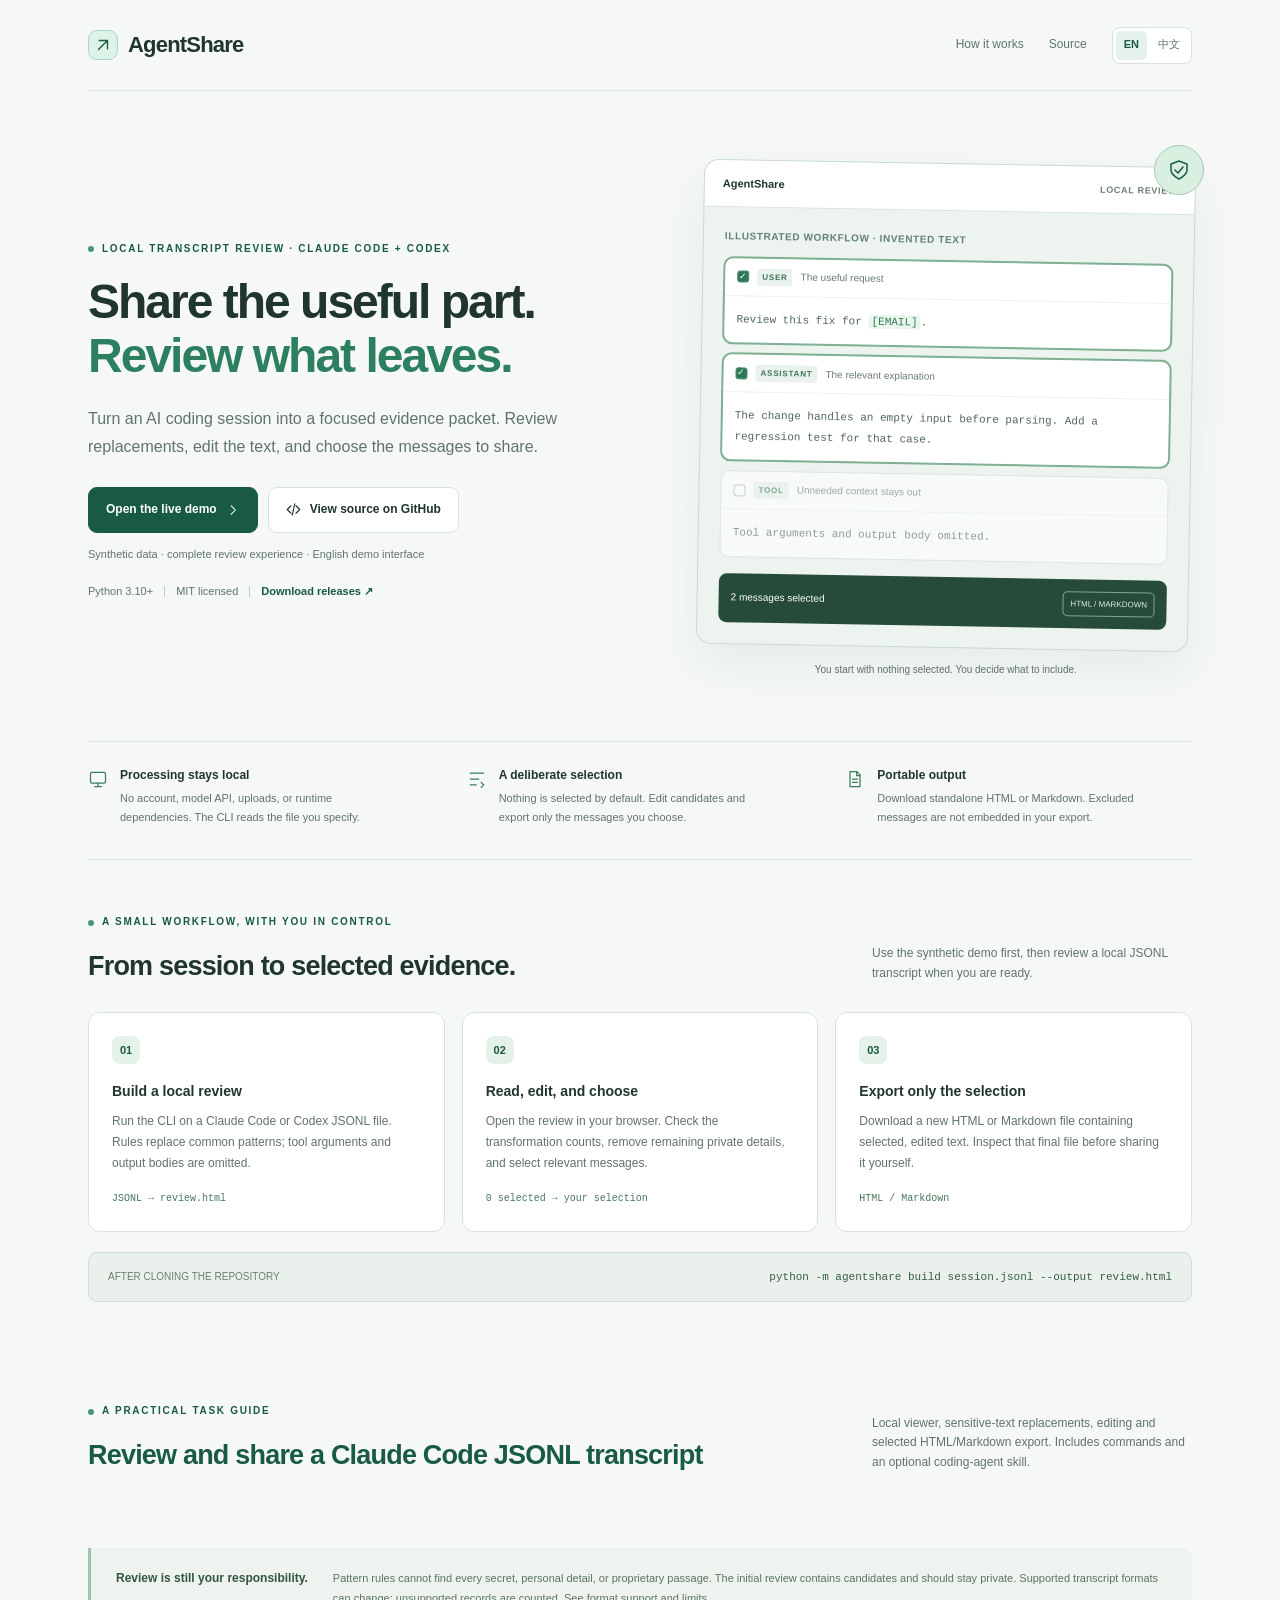
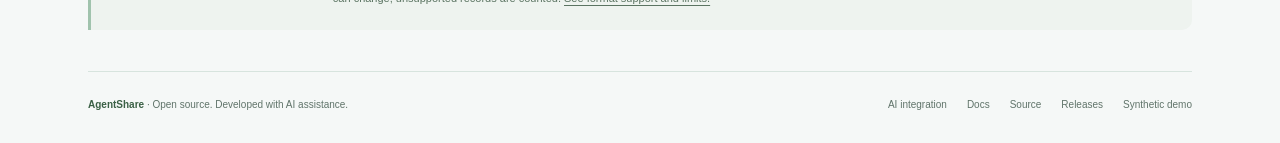
==== commit 4fb8b4bd: "Make transcript review discoverable through task guides and metadata" ====
--- a/site/index.html
+++ b/site/index.html
@@ -78,6 +78,7 @@
         </div>
         <div class="command"><span class="command-label" data-i18n="commandLabel">AFTER CLONING THE REPOSITORY</span><code>python -m agentshare build session.jsonl --output review.html</code></div>
       </section>
+      <section class="workflow" aria-labelledby="task-guide-title"><div class="section-heading"><div><div class="eyebrow">A practical task guide</div><h2 id="task-guide-title"><a class="text-link" href="claude-code-transcript-review.html">Review and share a Claude Code JSONL transcript</a></h2></div><p>Local viewer, sensitive-text replacements, editing and selected HTML/Markdown export. Includes commands and an optional coding-agent skill.</p></div></section>
       <aside class="limits" aria-labelledby="limits-title"><h2 id="limits-title" data-i18n="limitsTitle">Review is still your responsibility.</h2><p><span data-i18n="limitsBody">Pattern rules cannot find every secret, personal detail, or proprietary passage. The initial review contains candidates and should stay private. Supported transcript formats can change; unsupported records are counted. </span><a href="https://github.com/fuxing0910-hue/agentshare/blob/main/docs/formats.md" data-i18n="limitsLink">See format support and limits.</a></p></aside>
     </main>
     <footer class="footer"><div><span class="footer-name">AgentShare</span><span data-i18n="footer"> · Open source. Developed with AI assistance.</span></div><div class="footer-links"><a href="https://github.com/fuxing0910-hue/agentshare/blob/main/docs/agents.md">AI integration</a><a href="https://github.com/fuxing0910-hue/agentshare/blob/main/README.md" data-i18n="docs">Docs</a><a href="https://github.com/fuxing0910-hue/agentshare" data-i18n="source">Source</a><a href="https://github.com/fuxing0910-hue/agentshare/releases" data-i18n="footerReleases">Releases</a><a href="demo.html" data-i18n="footerDemo">Synthetic demo</a></div></footer>
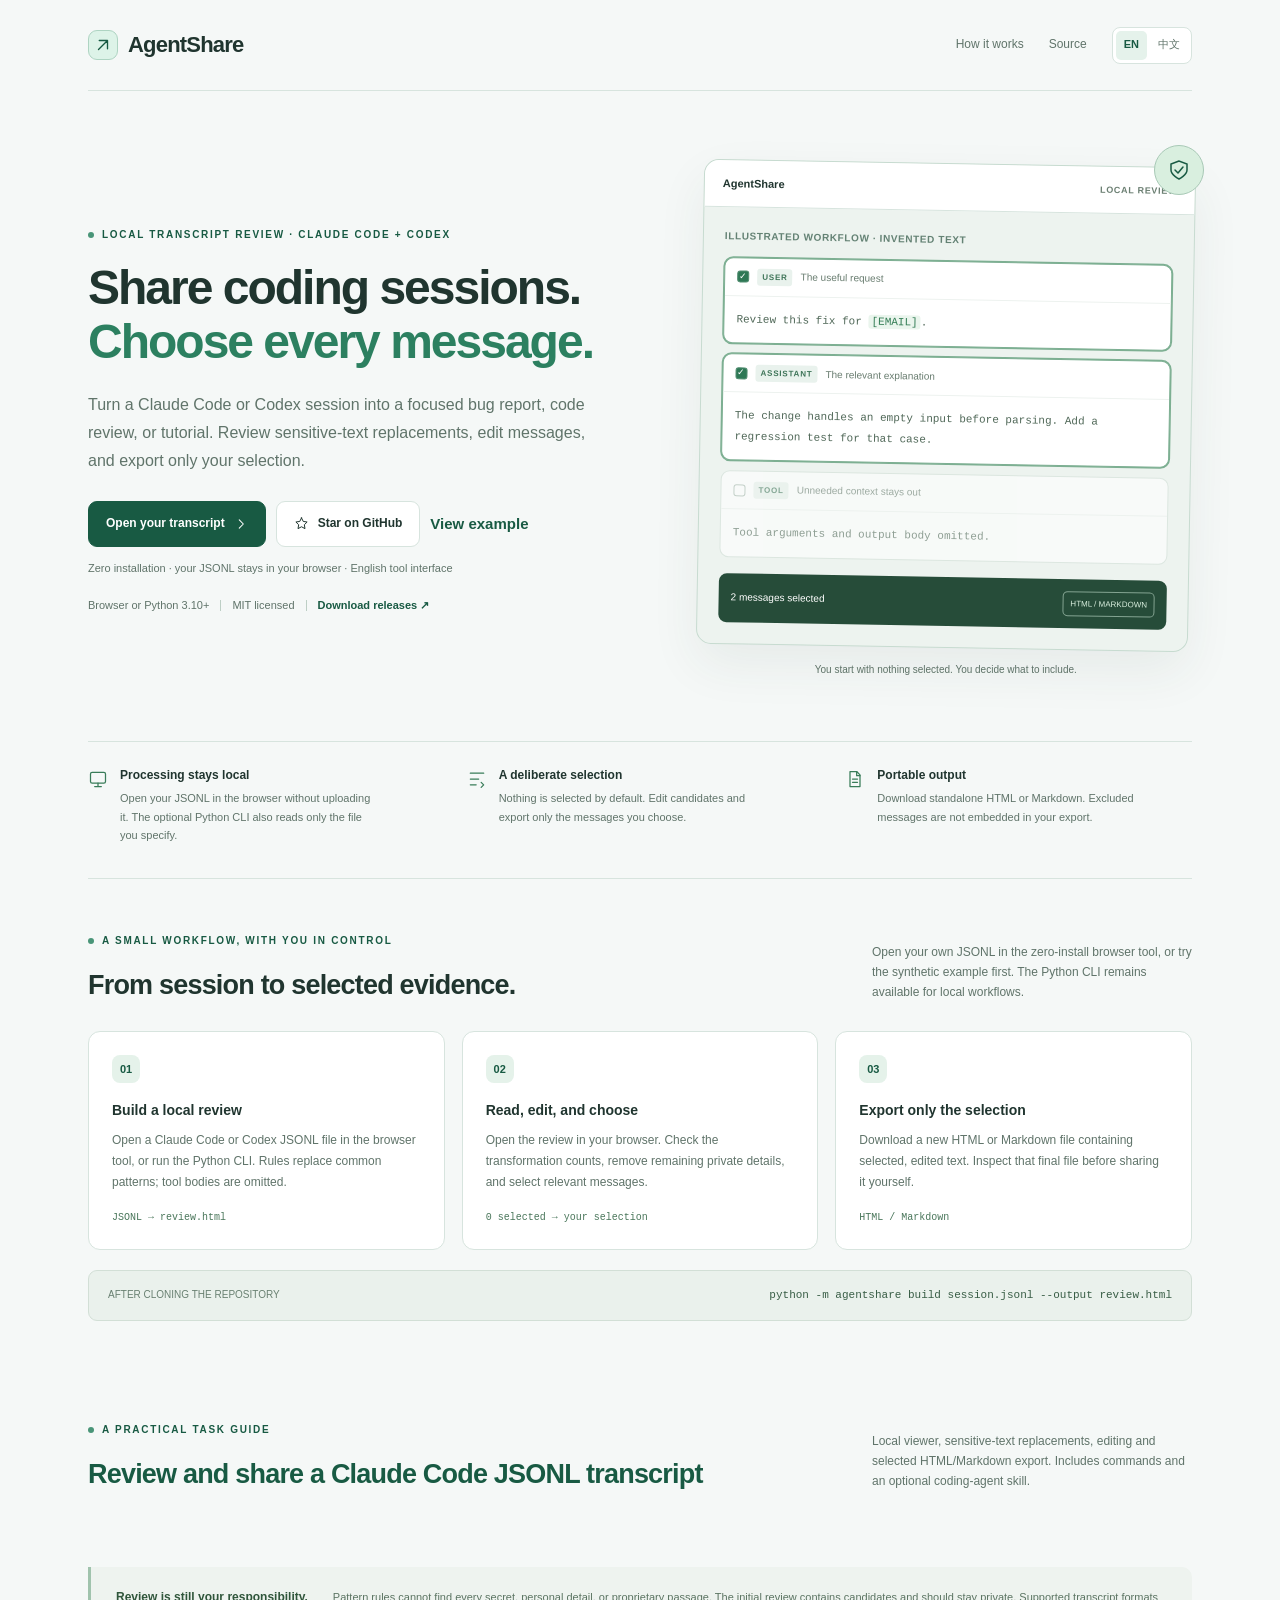
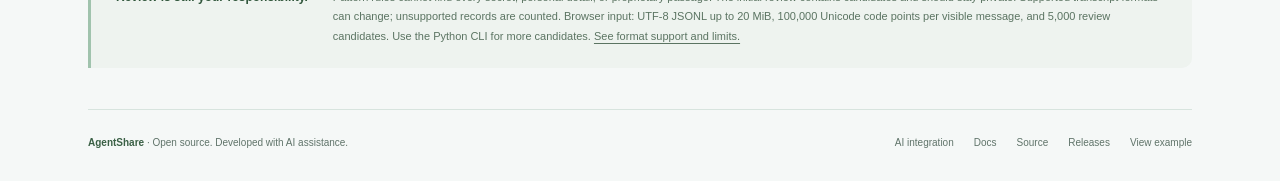
==== commit 74386041: "Add zero-install local browser review and improve discovery entry points" ====
--- a/site/index.html
+++ b/site/index.html
@@ -4,22 +4,27 @@
   <meta charset="utf-8">
   <meta name="viewport" content="width=device-width, initial-scale=1">
   <meta http-equiv="Content-Security-Policy" content="default-src 'none'; script-src 'unsafe-inline'; style-src 'unsafe-inline'; img-src 'self' data:; connect-src 'none'; base-uri 'none'; form-action 'none'">
-  <title>AgentShare — review locally, share deliberately</title>
-  <meta name="description" content="Turn Claude Code and Codex transcripts into a local review page. Edit and select messages, then export only your selection as HTML or Markdown. No APIs or uploads.">
+  <title>AgentShare — review and export Claude Code / Codex sessions</title>
+  <meta name="description" content="Open Claude Code or Codex JSONL in your browser. Review common sensitive-text replacements, edit and select messages, then export HTML or Markdown. No upload or installation.">
   <link rel="canonical" href="https://fuxing0910-hue.github.io/agentshare/">
   <link rel="alternate" hreflang="en" href="https://fuxing0910-hue.github.io/agentshare/">
   <link rel="alternate" hreflang="zh-CN" href="https://fuxing0910-hue.github.io/agentshare/zh.html">
   <link rel="alternate" hreflang="x-default" href="https://fuxing0910-hue.github.io/agentshare/">
   <meta property="og:type" content="website">
   <meta property="og:site_name" content="AgentShare">
-  <meta property="og:title" content="AgentShare — review locally, share deliberately">
-  <meta property="og:description" content="A local review workspace for Claude Code and Codex transcripts. Choose what leaves your machine. Try the complete synthetic demo.">
+  <meta property="og:title" content="AgentShare — review and export Claude Code / Codex sessions">
+  <meta property="og:description" content="Open Claude Code or Codex JSONL in your browser. Review common sensitive-text replacements, edit and select messages, then export HTML or Markdown. No upload or installation.">
   <meta property="og:url" content="https://fuxing0910-hue.github.io/agentshare/">
   <meta property="og:locale" content="en_US">
   <meta property="og:locale:alternate" content="zh_CN">
-  <meta name="twitter:card" content="summary">
-  <meta name="twitter:title" content="AgentShare — review locally, share deliberately">
-  <meta name="twitter:description" content="Review coding transcripts locally. Edit and select messages. Export a deliberate selection as HTML or Markdown.">
+  <meta property="og:image" content="https://fuxing0910-hue.github.io/agentshare/social-preview.png">
+  <meta property="og:image:width" content="1280">
+  <meta property="og:image:height" content="640">
+  <meta property="og:image:alt" content="AgentShare: local transcript redaction, edit/select and HTML/Markdown export">
+  <meta name="twitter:image" content="https://fuxing0910-hue.github.io/agentshare/social-preview.png">
+  <meta name="twitter:card" content="summary_large_image">
+  <meta name="twitter:title" content="AgentShare — review and export Claude Code / Codex sessions">
+  <meta name="twitter:description" content="Open Claude Code or Codex JSONL in your browser. Review common sensitive-text replacements, edit and select messages, then export HTML or Markdown. No upload or installation.">
   <meta name="theme-color" content="#f5f8f7">
   <style>
     :root{color-scheme:light;--ink:#20352f;--muted:#60746a;--green:#185a43;--mint:#ddf3e8;--line:#d7e4de;--paper:#fff;--canvas:#f5f8f7}
@@ -44,11 +49,11 @@
       <section class="hero" aria-labelledby="hero-title">
         <div>
           <p class="eyebrow" data-i18n="eyebrow">Local transcript review · Claude Code + Codex</p>
-          <h1 id="hero-title"><span data-i18n="title">Share the useful part.</span><br><span class="accent" data-i18n="titleAccent">Review what leaves.</span></h1>
-          <p class="intro" data-i18n="intro">Turn an AI coding session into a focused evidence packet. Review replacements, edit the text, and choose the messages to share.</p>
-          <div class="buttons"><a class="button primary" href="demo.html"><span data-i18n="demo">Open the live demo</span><svg aria-hidden="true" width="14" height="14" viewBox="0 0 24 24" fill="none"><path d="m9 5 7 7-7 7" stroke="currentColor" stroke-width="1.8" stroke-linecap="round" stroke-linejoin="round"/></svg></a><a class="button" href="https://github.com/fuxing0910-hue/agentshare"><svg aria-hidden="true" width="15" height="15" viewBox="0 0 24 24" fill="none"><path d="m8 6-6 6 6 6m8-12 6 6-6 6m-2-15-4 18" stroke="currentColor" stroke-width="1.8" stroke-linecap="round" stroke-linejoin="round"/></svg><span data-i18n="github">View source on GitHub</span></a></div>
-          <p class="tiny-note" data-i18n="demoNote">Synthetic data · complete review experience · English demo interface</p>
-          <div class="hero-meta"><span>Python 3.10+</span><span class="divider" aria-hidden="true"></span><span data-i18n="mit">MIT licensed</span><span class="divider" aria-hidden="true"></span><a class="text-link" href="https://github.com/fuxing0910-hue/agentshare/releases" data-i18n="releases">Download releases ↗</a></div>
+          <h1 id="hero-title"><span data-i18n="title">Share coding sessions.</span><br><span class="accent" data-i18n="titleAccent">Choose every message.</span></h1>
+          <p class="intro" data-i18n="intro">Turn a Claude Code or Codex session into a focused bug report, code review, or tutorial. Review sensitive-text replacements, edit messages, and export only your selection.</p>
+          <div class="buttons"><a class="button primary" href="try.html"><span data-i18n="demo">Open your transcript</span><svg aria-hidden="true" width="14" height="14" viewBox="0 0 24 24" fill="none"><path d="m9 5 7 7-7 7" stroke="currentColor" stroke-width="1.8" stroke-linecap="round" stroke-linejoin="round"/></svg></a><a class="button" href="https://github.com/fuxing0910-hue/agentshare"><svg aria-hidden="true" width="15" height="15" viewBox="0 0 24 24" fill="none"><path d="m12 3 2.8 5.7 6.2.9-4.5 4.4 1.1 6.2-5.6-3-5.6 3 1.1-6.2L3 9.6l6.2-.9L12 3Z" stroke="currentColor" stroke-width="1.6" stroke-linecap="round" stroke-linejoin="round"/></svg><span data-i18n="github">Star on GitHub</span></a><a class="text-link" href="demo.html" data-i18n="example">View example</a></div>
+          <p class="tiny-note" data-i18n="demoNote">Zero installation · your JSONL stays in your browser · English tool interface</p>
+          <div class="hero-meta"><span data-i18n="runtime">Browser or Python 3.10+</span><span class="divider" aria-hidden="true"></span><span data-i18n="mit">MIT licensed</span><span class="divider" aria-hidden="true"></span><a class="text-link" href="https://github.com/fuxing0910-hue/agentshare/releases" data-i18n="releases">Download releases ↗</a></div>
         </div>
         <div class="preview-wrap">
           <span class="orbit" aria-hidden="true"><svg width="24" height="24" viewBox="0 0 24 24" fill="none"><path d="M12 3 4 6v6c0 5 8 9 8 9s8-4 8-9V6l-8-3Z" stroke="currentColor" stroke-width="1.5"/><path d="m8 12 3 3 5-6" stroke="currentColor" stroke-width="1.5" stroke-linecap="round" stroke-linejoin="round"/></svg></span>
@@ -65,32 +70,32 @@
         </div>
       </section>
       <section class="principles" aria-label="Product principles">
-        <div class="principle"><svg class="principle-icon" aria-hidden="true" width="20" height="20" viewBox="0 0 24 24" fill="none"><rect x="3" y="4" width="18" height="13" rx="2" stroke="currentColor" stroke-width="1.5"/><path d="M8 21h8m-4-4v4" stroke="currentColor" stroke-width="1.5" stroke-linecap="round"/></svg><div><h2 data-i18n="localTitle">Processing stays local</h2><p data-i18n="localBody">No account, model API, uploads, or runtime dependencies. The CLI reads the file you specify.</p></div></div>
+        <div class="principle"><svg class="principle-icon" aria-hidden="true" width="20" height="20" viewBox="0 0 24 24" fill="none"><rect x="3" y="4" width="18" height="13" rx="2" stroke="currentColor" stroke-width="1.5"/><path d="M8 21h8m-4-4v4" stroke="currentColor" stroke-width="1.5" stroke-linecap="round"/></svg><div><h2 data-i18n="localTitle">Processing stays local</h2><p data-i18n="localBody">Open your JSONL in the browser without uploading it. The optional Python CLI also reads only the file you specify.</p></div></div>
         <div class="principle"><svg class="principle-icon" aria-hidden="true" width="20" height="20" viewBox="0 0 24 24" fill="none"><path d="M4 5h16M4 12h10M4 19h7m6-3 3 3-3 3" stroke="currentColor" stroke-width="1.5" stroke-linecap="round" stroke-linejoin="round"/></svg><div><h2 data-i18n="selectionTitle">A deliberate selection</h2><p data-i18n="selectionBody">Nothing is selected by default. Edit candidates and export only the messages you choose.</p></div></div>
         <div class="principle"><svg class="principle-icon" aria-hidden="true" width="20" height="20" viewBox="0 0 24 24" fill="none"><path d="M6 3h8l4 4v14H6V3Z" stroke="currentColor" stroke-width="1.5" stroke-linejoin="round"/><path d="M14 3v5h4M9 12h6m-6 4h6" stroke="currentColor" stroke-width="1.5" stroke-linecap="round"/></svg><div><h2 data-i18n="outputTitle">Portable output</h2><p data-i18n="outputBody">Download standalone HTML or Markdown. Excluded messages are not embedded in your export.</p></div></div>
       </section>
       <section class="workflow" id="workflow" aria-labelledby="workflow-title">
-        <div class="section-heading"><div><div class="eyebrow" data-i18n="workflowEyebrow">A small workflow, with you in control</div><h2 id="workflow-title" data-i18n="workflowTitle">From session to selected evidence.</h2></div><p data-i18n="workflowIntro">Use the synthetic demo first, then review a local JSONL transcript when you are ready.</p></div>
+        <div class="section-heading"><div><div class="eyebrow" data-i18n="workflowEyebrow">A small workflow, with you in control</div><h2 id="workflow-title" data-i18n="workflowTitle">From session to selected evidence.</h2></div><p data-i18n="workflowIntro">Open your own JSONL in the zero-install browser tool, or try the synthetic example first. The Python CLI remains available for local workflows.</p></div>
         <div class="steps">
-          <article class="step"><span class="step-number" aria-hidden="true">01</span><h3 data-i18n="step1Title">Build a local review</h3><p data-i18n="step1Body">Run the CLI on a Claude Code or Codex JSONL file. Rules replace common patterns; tool arguments and output bodies are omitted.</p><div class="format">JSONL → review.html</div></article>
+          <article class="step"><span class="step-number" aria-hidden="true">01</span><h3 data-i18n="step1Title">Build a local review</h3><p data-i18n="step1Body">Open a Claude Code or Codex JSONL file in the browser tool, or run the Python CLI. Rules replace common patterns; tool bodies are omitted.</p><div class="format">JSONL → review.html</div></article>
           <article class="step"><span class="step-number" aria-hidden="true">02</span><h3 data-i18n="step2Title">Read, edit, and choose</h3><p data-i18n="step2Body">Open the review in your browser. Check the transformation counts, remove remaining private details, and select relevant messages.</p><div class="format" data-i18n="step2Format">0 selected → your selection</div></article>
           <article class="step"><span class="step-number" aria-hidden="true">03</span><h3 data-i18n="step3Title">Export only the selection</h3><p data-i18n="step3Body">Download a new HTML or Markdown file containing selected, edited text. Inspect that final file before sharing it yourself.</p><div class="format">HTML / Markdown</div></article>
         </div>
         <div class="command"><span class="command-label" data-i18n="commandLabel">AFTER CLONING THE REPOSITORY</span><code>python -m agentshare build session.jsonl --output review.html</code></div>
       </section>
       <section class="workflow" aria-labelledby="task-guide-title"><div class="section-heading"><div><div class="eyebrow">A practical task guide</div><h2 id="task-guide-title"><a class="text-link" href="claude-code-transcript-review.html">Review and share a Claude Code JSONL transcript</a></h2></div><p>Local viewer, sensitive-text replacements, editing and selected HTML/Markdown export. Includes commands and an optional coding-agent skill.</p></div></section>
-      <aside class="limits" aria-labelledby="limits-title"><h2 id="limits-title" data-i18n="limitsTitle">Review is still your responsibility.</h2><p><span data-i18n="limitsBody">Pattern rules cannot find every secret, personal detail, or proprietary passage. The initial review contains candidates and should stay private. Supported transcript formats can change; unsupported records are counted. </span><a href="https://github.com/fuxing0910-hue/agentshare/blob/main/docs/formats.md" data-i18n="limitsLink">See format support and limits.</a></p></aside>
+      <aside class="limits" aria-labelledby="limits-title"><h2 id="limits-title" data-i18n="limitsTitle">Review is still your responsibility.</h2><p><span data-i18n="limitsBody">Pattern rules cannot find every secret, personal detail, or proprietary passage. The initial review contains candidates and should stay private. Supported transcript formats can change; unsupported records are counted. </span><span data-i18n="browserLimits">Browser input: UTF-8 JSONL up to 20 MiB, 100,000 Unicode code points per visible message, and 5,000 review candidates. Use the Python CLI for more candidates. </span><a href="https://github.com/fuxing0910-hue/agentshare/blob/main/docs/formats.md" data-i18n="limitsLink">See format support and limits.</a></p></aside>
     </main>
-    <footer class="footer"><div><span class="footer-name">AgentShare</span><span data-i18n="footer"> · Open source. Developed with AI assistance.</span></div><div class="footer-links"><a href="https://github.com/fuxing0910-hue/agentshare/blob/main/docs/agents.md">AI integration</a><a href="https://github.com/fuxing0910-hue/agentshare/blob/main/README.md" data-i18n="docs">Docs</a><a href="https://github.com/fuxing0910-hue/agentshare" data-i18n="source">Source</a><a href="https://github.com/fuxing0910-hue/agentshare/releases" data-i18n="footerReleases">Releases</a><a href="demo.html" data-i18n="footerDemo">Synthetic demo</a></div></footer>
+    <footer class="footer"><div><span class="footer-name">AgentShare</span><span data-i18n="footer"> · Open source. Developed with AI assistance.</span></div><div class="footer-links"><a href="https://github.com/fuxing0910-hue/agentshare/blob/main/docs/agents.md">AI integration</a><a href="https://github.com/fuxing0910-hue/agentshare/blob/main/README.md" data-i18n="docs">Docs</a><a href="https://github.com/fuxing0910-hue/agentshare" data-i18n="source">Source</a><a href="https://github.com/fuxing0910-hue/agentshare/releases" data-i18n="footerReleases">Releases</a><a href="demo.html" data-i18n="footerDemo">View example</a></div></footer>
   </div>
   <script>
     'use strict';
     const copy = {
       en: {
-        skip:'Skip to content',how:'How it works',source:'Source',docs:'Docs',eyebrow:'Local transcript review · Claude Code + Codex',title:'Share the useful part.',titleAccent:'Review what leaves.',intro:'Turn an AI coding session into a focused evidence packet. Review replacements, edit the text, and choose the messages to share.',demo:'Open the live demo',github:'View source on GitHub',demoNote:'Synthetic data · complete review experience · English demo interface',mit:'MIT licensed',releases:'Download releases ↗',previewLocal:'LOCAL REVIEW',previewCaption:'Illustrated workflow · invented text',previewRequest:'The useful request',previewUserBefore:'Review this fix for ',previewUserAfter:'.',previewAnswer:'The relevant explanation',previewAssistant:'The change handles an empty input before parsing. Add a regression test for that case.',previewTool:'Unneeded context stays out',previewOmitted:'Tool arguments and output body omitted.',previewSelected:'2 messages selected',previewNote:'You start with nothing selected. You decide what to include.',localTitle:'Processing stays local',localBody:'No account, model API, uploads, or runtime dependencies. The CLI reads the file you specify.',selectionTitle:'A deliberate selection',selectionBody:'Nothing is selected by default. Edit candidates and export only the messages you choose.',outputTitle:'Portable output',outputBody:'Download standalone HTML or Markdown. Excluded messages are not embedded in your export.',workflowEyebrow:'A small workflow, with you in control',workflowTitle:'From session to selected evidence.',workflowIntro:'Use the synthetic demo first, then review a local JSONL transcript when you are ready.',step1Title:'Build a local review',step1Body:'Run the CLI on a Claude Code or Codex JSONL file. Rules replace common patterns; tool arguments and output bodies are omitted.',step2Title:'Read, edit, and choose',step2Body:'Open the review in your browser. Check the transformation counts, remove remaining private details, and select relevant messages.',step2Format:'0 selected → your selection',step3Title:'Export only the selection',step3Body:'Download a new HTML or Markdown file containing selected, edited text. Inspect that final file before sharing it yourself.',commandLabel:'AFTER CLONING THE REPOSITORY',limitsTitle:'Review is still your responsibility.',limitsBody:'Pattern rules cannot find every secret, personal detail, or proprietary passage. The initial review contains candidates and should stay private. Supported transcript formats can change; unsupported records are counted. ',limitsLink:'See format support and limits.',footer:' · Open source. Developed with AI assistance.',footerReleases:'Releases',footerDemo:'Synthetic demo'
+        skip:'Skip to content',how:'How it works',source:'Source',docs:'Docs',eyebrow:'Local transcript review · Claude Code + Codex',title:'Share coding sessions.',titleAccent:'Choose every message.',intro:'Turn a Claude Code or Codex session into a focused bug report, code review, or tutorial. Review sensitive-text replacements, edit messages, and export only your selection.',demo:'Open your transcript',github:'Star on GitHub',example:'View example',runtime:'Browser or Python 3.10+',browserLimits:'Browser input: UTF-8 JSONL up to 20 MiB, 100,000 Unicode code points per visible message, and 5,000 review candidates. Use the Python CLI for more candidates. ',demoNote:'Zero installation · your JSONL stays in your browser · English tool interface',mit:'MIT licensed',releases:'Download releases ↗',previewLocal:'LOCAL REVIEW',previewCaption:'Illustrated workflow · invented text',previewRequest:'The useful request',previewUserBefore:'Review this fix for ',previewUserAfter:'.',previewAnswer:'The relevant explanation',previewAssistant:'The change handles an empty input before parsing. Add a regression test for that case.',previewTool:'Unneeded context stays out',previewOmitted:'Tool arguments and output body omitted.',previewSelected:'2 messages selected',previewNote:'You start with nothing selected. You decide what to include.',localTitle:'Processing stays local',localBody:'Open your JSONL in the browser without uploading it. The optional Python CLI also reads only the file you specify.',selectionTitle:'A deliberate selection',selectionBody:'Nothing is selected by default. Edit candidates and export only the messages you choose.',outputTitle:'Portable output',outputBody:'Download standalone HTML or Markdown. Excluded messages are not embedded in your export.',workflowEyebrow:'A small workflow, with you in control',workflowTitle:'From session to selected evidence.',workflowIntro:'Open your own JSONL in the zero-install browser tool, or try the synthetic example first. The Python CLI remains available for local workflows.',step1Title:'Build a local review',step1Body:'Open a Claude Code or Codex JSONL file in the browser tool, or run the Python CLI. Rules replace common patterns; tool bodies are omitted.',step2Title:'Read, edit, and choose',step2Body:'Open the review in your browser. Check the transformation counts, remove remaining private details, and select relevant messages.',step2Format:'0 selected → your selection',step3Title:'Export only the selection',step3Body:'Download a new HTML or Markdown file containing selected, edited text. Inspect that final file before sharing it yourself.',commandLabel:'AFTER CLONING THE REPOSITORY',limitsTitle:'Review is still your responsibility.',limitsBody:'Pattern rules cannot find every secret, personal detail, or proprietary passage. The initial review contains candidates and should stay private. Supported transcript formats can change; unsupported records are counted. ',limitsLink:'See format support and limits.',footer:' · Open source. Developed with AI assistance.',footerReleases:'Releases',footerDemo:'View example'
       },
       zh: {
-        skip:'跳转到正文',how:'使用流程',source:'源码',docs:'中文文档',eyebrow:'本地会话审阅 · Claude Code + Codex',title:'分享有用的部分。',titleAccent:'审阅即将发出的内容。',intro:'把 AI 编程会话整理成清晰、精简的分享材料。检查自动替换的内容，编辑文字，再选择需要分享的消息。',demo:'打开完整演示',github:'查看 GitHub 源码',demoNote:'全部为合成数据 · 完整审阅体验 · 演示界面为英文',mit:'MIT 开源许可',releases:'下载发布版本 ↗',previewLocal:'本地审阅',previewCaption:'流程示意 · 文字均为虚构',previewRequest:'需要说明的问题',previewUserBefore:'请为 ',previewUserAfter:' 检查这次修复。',previewAnswer:'相关的解释',previewAssistant:'此次修改在解析前处理空输入，并为这一情况添加回归测试。',previewTool:'无关上下文留在本地',previewOmitted:'工具参数与完整输出已省略。',previewSelected:'已选择 2 条消息',previewNote:'初始状态不选中任何消息，由你决定分享哪些内容。',localTitle:'处理留在本地',localBody:'无需账户、模型 API、上传或运行时依赖。命令行仅读取你指定的文件。',selectionTitle:'分享范围由你决定',selectionBody:'默认不选中任何消息。编辑候选内容，仅导出你主动选择的部分。',outputTitle:'文件可以独立打开',outputBody:'下载独立 HTML 或 Markdown，导出文件不会嵌入未选中的消息。',workflowEyebrow:'三个步骤，分享范围始终由你掌控',workflowTitle:'从完整会话到精选材料。',workflowIntro:'先体验合成数据演示，再用本地 JSONL 文件审阅自己的会话。',step1Title:'生成本地审阅页面',step1Body:'用命令行处理 Claude Code 或 Codex JSONL 文件，替换规则覆盖的常见敏感内容，并省略工具参数与完整输出。',step2Title:'逐条检查、编辑、选择',step2Body:'在浏览器中打开审阅页，查看替换统计，手动移除仍然存在的隐私信息，选择相关消息。',step2Format:'默认选择 0 条 → 你决定的范围',step3Title:'只导出选中的内容',step3Body:'下载新的 HTML 或 Markdown 文件，其中仅包含选中且编辑后的文字。分享前，请再检查最终文件。',commandLabel:'克隆仓库后，在仓库目录运行',limitsTitle:'自动规则不能替代人工检查。',limitsBody:'规则无法识别所有密钥、个人信息或内部内容。初始审阅页包含候选消息，应留在本地。会话格式可能变化，无法识别的记录会被计数。',limitsLink:'查看支持的格式与限制。',footer:' · 开源项目，开发过程使用了 AI 辅助。',footerReleases:'发布版本',footerDemo:'合成数据演示'
+        skip:'跳转到正文',how:'使用流程',source:'源码',docs:'中文文档',eyebrow:'本地会话审阅 · Claude Code + Codex',title:'分享 AI 编程会话。',titleAccent:'只留下你选择的消息。',intro:'把 Claude Code 或 Codex 会话整理成问题反馈、代码评审或教程材料。检查敏感文字的替换，编辑消息，再导出你选中的部分。',demo:'打开自己的会话',github:'有用的话点个 Star',example:'查看示例',runtime:'浏览器 / Python 3.10+',browserLimits:'浏览器输入上限：UTF-8 JSONL 20 MiB、每条可见消息 100,000 个 Unicode 码点、5,000 条候选消息；更多候选请使用 Python CLI。',demoNote:'无需安装 · JSONL 在浏览器本地处理 · 工具界面为英文',mit:'MIT 开源许可',releases:'下载发布版本 ↗',previewLocal:'本地审阅',previewCaption:'流程示意 · 文字均为虚构',previewRequest:'需要说明的问题',previewUserBefore:'请为 ',previewUserAfter:' 检查这次修复。',previewAnswer:'相关的解释',previewAssistant:'此次修改在解析前处理空输入，并为这一情况添加回归测试。',previewTool:'无关上下文留在本地',previewOmitted:'工具参数与完整输出已省略。',previewSelected:'已选择 2 条消息',previewNote:'初始状态不选中任何消息，由你决定分享哪些内容。',localTitle:'处理留在本地',localBody:'直接在浏览器打开 JSONL，不上传文件。可选的 Python 命令行也仅读取你指定的文件。',selectionTitle:'分享范围由你决定',selectionBody:'默认不选中任何消息。编辑候选内容，仅导出你主动选择的部分。',outputTitle:'文件可以独立打开',outputBody:'下载独立 HTML 或 Markdown，导出文件不会嵌入未选中的消息。',workflowEyebrow:'三个步骤，分享范围始终由你掌控',workflowTitle:'从完整会话到精选材料。',workflowIntro:'直接用免安装的浏览器工具打开 JSONL，也可以先查看合成示例；本地流程仍可使用 Python 命令行。',step1Title:'生成本地审阅页面',step1Body:'在浏览器工具中打开 Claude Code 或 Codex JSONL，也可使用 Python 命令行。替换常见敏感模式，省略工具正文。',step2Title:'逐条检查、编辑、选择',step2Body:'在浏览器中打开审阅页，查看替换统计，手动移除仍然存在的隐私信息，选择相关消息。',step2Format:'默认选择 0 条 → 你决定的范围',step3Title:'只导出选中的内容',step3Body:'下载新的 HTML 或 Markdown 文件，其中仅包含选中且编辑后的文字。分享前，请再检查最终文件。',commandLabel:'克隆仓库后，在仓库目录运行',limitsTitle:'自动规则不能替代人工检查。',limitsBody:'规则无法识别所有密钥、个人信息或内部内容。初始审阅页包含候选消息，应留在本地。会话格式可能变化，无法识别的记录会被计数。',limitsLink:'查看支持的格式与限制。',footer:' · 开源项目，开发过程使用了 AI 辅助。',footerReleases:'发布版本',footerDemo:'查看示例'
       }
     };
     function setLanguage(language, updateUrl) {
@@ -99,7 +104,7 @@
       document.querySelectorAll('[data-i18n]').forEach(element => { element.textContent = copy[chosen][element.dataset.i18n]; });
       document.getElementById('lang-en').setAttribute('aria-current', chosen === 'en' ? 'page' : 'false');
       document.getElementById('lang-zh').setAttribute('aria-current', chosen === 'zh' ? 'page' : 'false');
-      document.title = chosen === 'zh' ? 'AgentShare — 本地审阅，精选分享' : 'AgentShare — review locally, share deliberately';
+      document.title = chosen === 'zh' ? 'AgentShare — 精选导出 Claude Code / Codex 会话' : 'AgentShare — review and export Claude Code / Codex sessions';
       if (updateUrl) {
         const url = new URL(window.location.href);
         chosen === 'zh' ? url.searchParams.set('lang', 'zh') : url.searchParams.delete('lang');
